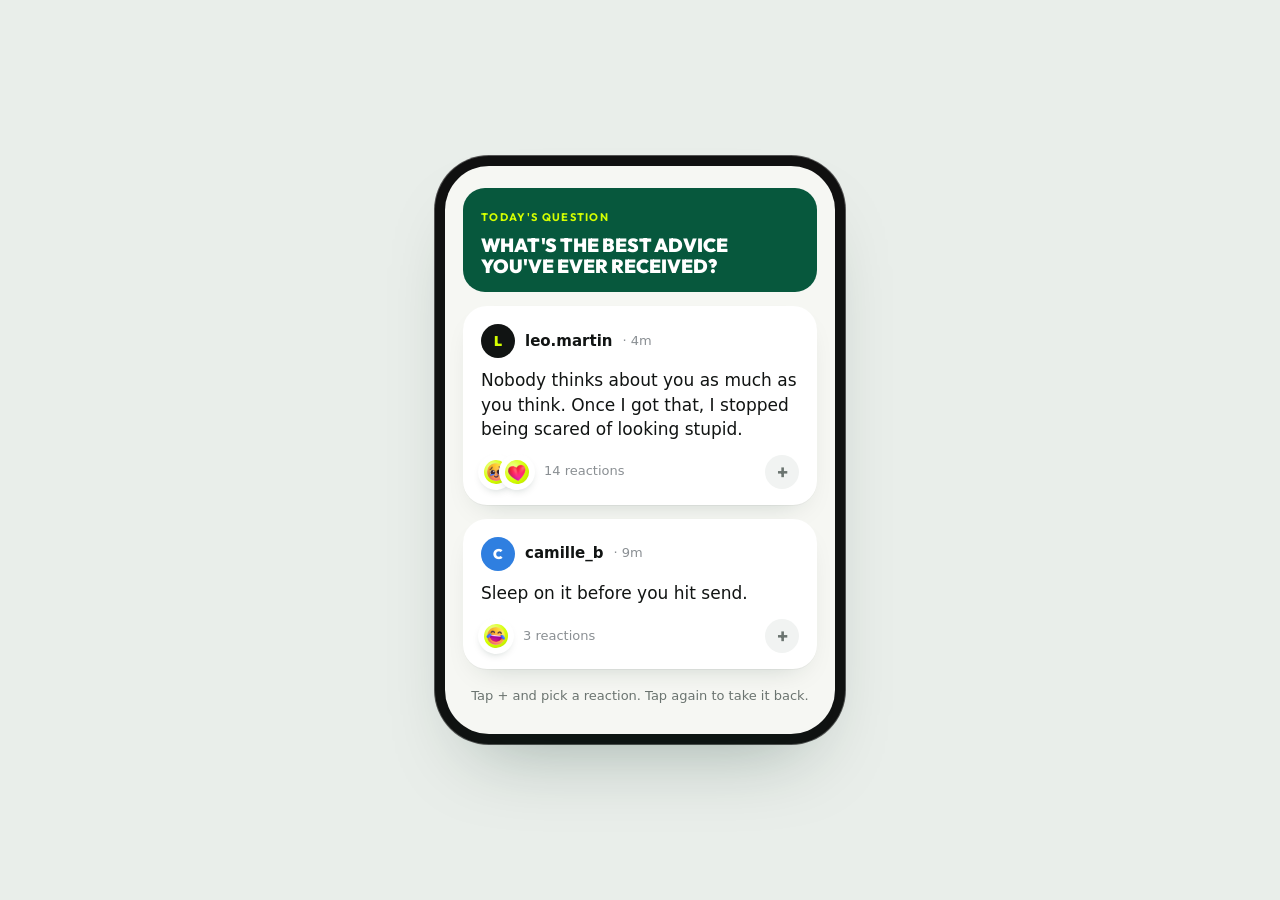
==== design/reactions/index.html @ 99c453a2 "Reactions concept: sticker reactions with a slap-on animation Love, Ha, Touched, Wow and the Quesly-" ====
<!doctype html>
<html lang="en">
<meta charset="utf-8">
<meta name="viewport" content="width=device-width, initial-scale=1">
<title>Quesly reactions</title>
<link href="https://fonts.googleapis.com/css2?family=Outfit:wght@700;900&display=swap" rel="stylesheet">
<style>
  :root { --green: #07583D; --lime: #D4FF00; --ink: #111413; --paper: #F6F7F3; }
  * { box-sizing: border-box; margin: 0; }
  body { min-height: 100vh; display: grid; place-items: center; padding: 40px 16px; background: #E9EEEA; color: var(--ink);
    font: 16px/1.45 -apple-system, "Segoe UI", system-ui, sans-serif; }
  .phone { width: min(390px, 100%); background: var(--paper); border-radius: 44px; padding: 22px 18px 28px;
    box-shadow: 0 40px 80px -30px rgba(2, 42, 30, .35), 0 0 0 10px #111, 0 0 0 11px #555; }
  .q { background: var(--green); color: #fff; border-radius: 22px; padding: 16px 18px; }
  .q small { font: 700 11px/1 Outfit; letter-spacing: .12em; color: var(--lime); text-transform: uppercase; }
  .q b { display: block; margin-top: 8px; font: 900 19px/1.08 Outfit; text-transform: uppercase; }
  .card { position: relative; background: #fff; border-radius: 24px; padding: 18px 18px 16px; margin-top: 14px;
    box-shadow: 0 1px 0 rgba(0, 0, 0, .04), 0 12px 30px -18px rgba(2, 42, 30, .25); }
  .who { display: flex; align-items: center; gap: 10px; font-weight: 700; font-size: 15px; }
  .who span { font-weight: 400; color: #8a8f93; font-size: 13px; }
  .av { width: 34px; height: 34px; border-radius: 50%; display: grid; place-items: center; font: 900 14px Outfit; }
  .text { margin-top: 10px; font-size: 17px; line-height: 1.42; }
  .foot { display: flex; align-items: center; gap: 12px; margin-top: 14px; min-height: 34px; }
  .stuck { display: flex; align-items: center; }
  .stuck { padding-right: 9px; }
  .stuck .st { margin-right: -9px; }
  .count { font-size: 13px; color: #8a8f93; }
  .react { margin-left: auto; width: 34px; height: 34px; border: 0; border-radius: 50%; background: #F1F3F2; cursor: pointer;
    font: 700 20px/1 Outfit; color: #6b7470; }

  /* Die-cut sticker: white rim, lime dot from the logo, a tilt of its own */
  .st { --s: 44px; width: var(--s); height: var(--s); flex: none; border-radius: 50%; display: grid; place-items: center; position: relative;
    background: #fff; box-shadow: 0 0 0 3px #fff, 0 4px 10px -2px rgba(2, 42, 30, .28), 0 1px 2px rgba(2, 42, 30, .18); rotate: var(--tilt, 0deg); }
  .st::before { content: ""; position: absolute; inset: 3px; border-radius: 50%; background: radial-gradient(circle at 35% 30%, #F1FF9A, var(--lime) 55%, #B5DA00); }
  .st img { position: relative; width: 64%; height: 64%; pointer-events: none; }
  .st.word { width: auto; height: calc(var(--s) * .78); padding: 0 calc(var(--s) * .27); border-radius: 999px; }
  .st.word::before { border-radius: 999px; background: var(--green); }
  .st.word b { position: relative; font: 900 calc(var(--s) * .36)/1 Outfit; color: var(--lime); letter-spacing: .02em; }
  .stuck .st { --s: 30px; }

  /* Picker */
  .picker { position: absolute; left: 12px; right: 12px; bottom: 58px; z-index: 5; display: flex; align-items: center; justify-content: space-between;
    padding: 10px 12px; border-radius: 999px; background: #fff; box-shadow: 0 18px 40px -16px rgba(2, 42, 30, .4), 0 0 0 1px rgba(17, 20, 19, .06);
    opacity: 0; transform: translateY(10px) scale(.9); pointer-events: none; transition: opacity .2s, transform .35s cubic-bezier(.34, 1.56, .64, 1); }
  .picker.open { opacity: 1; transform: none; pointer-events: auto; }
  .picker button { border: 0; background: none; padding: 0; cursor: pointer; }
  .picker .st { transition: transform .25s cubic-bezier(.34, 1.56, .64, 1); }
  .picker button:hover .st, .picker button:focus-visible .st { transform: translateY(-8px) scale(1.15); }
  .hint { margin-top: 18px; text-align: center; font-size: 13px; color: #6b7470; }

  /* The flying sticker that slaps onto the answer */
  .fly { position: fixed; z-index: 50; pointer-events: none; }
  @media (prefers-reduced-motion: reduce) { .picker, .picker .st { transition: none; } }
</style>

<div class="phone">
  <div class="q"><small>Today's question</small><b>What's the best advice you've ever received?</b></div>

  <article class="card" data-card>
    <div class="who"><div class="av" style="background:#111413;color:#D4FF00">L</div>leo.martin <span>· 4m</span></div>
    <p class="text">Nobody thinks about you as much as you think. Once I got that, I stopped being scared of looking stupid.</p>
    <div class="foot"><div class="stuck" data-stuck></div><span class="count" data-count></span>
      <button class="react" type="button" aria-label="React" data-open>+</button></div>
    <div class="picker" role="menu" data-picker></div>
  </article>

  <article class="card" data-card>
    <div class="who"><div class="av" style="background:#2F7FE0;color:#fff">C</div>camille_b <span>· 9m</span></div>
    <p class="text">Sleep on it before you hit send.</p>
    <div class="foot"><div class="stuck" data-stuck></div><span class="count" data-count></span>
      <button class="react" type="button" aria-label="React" data-open>+</button></div>
    <div class="picker" role="menu" data-picker></div>
  </article>

  <p class="hint">Tap + and pick a reaction. Tap again to take it back.</p>
</div>

<script>
  const IMG = "../../assets/img/emoji/";
  const REACTIONS = [
    { id: "love", label: "Love", img: "heart.png", tilt: -8 },
    { id: "ha", label: "Ha", img: "joy.png", tilt: 6 },
    { id: "touched", label: "Touched", img: "tears.png", tilt: -4 },
    { id: "wow", label: "Wow", img: "wow.png", tilt: 9 },
    { id: "same", label: "Same", word: "SAME", tilt: -6 },
  ];
  const sticker = (r) => r.word
    ? `<i class="st word" style="--tilt:${r.tilt}deg"><b>${r.word}</b></i>`
    : `<i class="st" style="--tilt:${r.tilt}deg"><img src="${IMG + r.img}" alt=""></i>`;
  const reduce = matchMedia("(prefers-reduced-motion: reduce)").matches;

  document.querySelectorAll("[data-card]").forEach((card, ci) => {
    const picker = card.querySelector("[data-picker]");
    const stuck = card.querySelector("[data-stuck]");
    const count = card.querySelector("[data-count]");
    const others = ci ? 3 : 14;
    let mine = null;

    picker.innerHTML = REACTIONS.map((r) => `<button type="button" role="menuitem" aria-label="${r.label}" data-r="${r.id}">${sticker(r)}</button>`).join("");
    const render = () => {
      const base = ci ? ["ha"] : ["touched", "love"];
      const ids = mine ? [...base.filter((b) => b !== mine), mine] : base;
      stuck.innerHTML = ids.map((id) => sticker(REACTIONS.find((r) => r.id === id))).join("");
      count.textContent = mine ? `You and ${others} others` : `${others} reactions`;
    };
    render();

    card.querySelector("[data-open]").addEventListener("click", () => picker.classList.toggle("open"));
    stuck.addEventListener("click", () => { if (mine) { mine = null; render(); } });

    picker.addEventListener("click", (e) => {
      const btn = e.target.closest("[data-r]");
      if (!btn) return;
      const r = REACTIONS.find((x) => x.id === btn.dataset.r);
      const from = btn.querySelector(".st").getBoundingClientRect();
      picker.classList.remove("open");
      mine = r.id;
      render();
      const target = stuck.lastElementChild;
      if (reduce) return;
      // Slap: the sticker leaves the picker, arcs over, lands with a squash and a little wobble.
      const to = target.getBoundingClientRect();
      target.style.visibility = "hidden";
      const fly = document.createElement("div");
      fly.className = "fly";
      fly.innerHTML = sticker(r);
      fly.firstElementChild.style.setProperty("--s", "44px");
      document.body.append(fly);
      fly.style.left = from.left + "px"; fly.style.top = from.top + "px";
      const dx = to.left + to.width / 2 - (from.left + from.width / 2);
      const dy = to.top + to.height / 2 - (from.top + from.height / 2);
      const k = to.width / from.width;
      fly.animate([
        { transform: "translate(0,0) scale(1.15) rotate(-14deg)" },
        { transform: `translate(${dx * .55}px, ${dy * .55 - 70}px) scale(1.6) rotate(8deg)`, offset: .5 },
        { transform: `translate(${dx}px, ${dy}px) scale(${k * 1.25}, ${k * .8}) rotate(${r.tilt}deg)`, offset: .82 },
        { transform: `translate(${dx}px, ${dy}px) scale(${k}) rotate(${r.tilt}deg)` },
      ], { duration: 560, easing: "cubic-bezier(.3,.7,.4,1)" }).finished.then(() => {
        fly.remove();
        target.style.visibility = "";
        target.animate([{ rotate: `${r.tilt - 10}deg` }, { rotate: `${r.tilt + 6}deg` }, { rotate: `${r.tilt}deg` }], { duration: 320, easing: "ease-out" });
        if (navigator.vibrate) navigator.vibrate(12);
      });
    });
  });
</script>
</html>
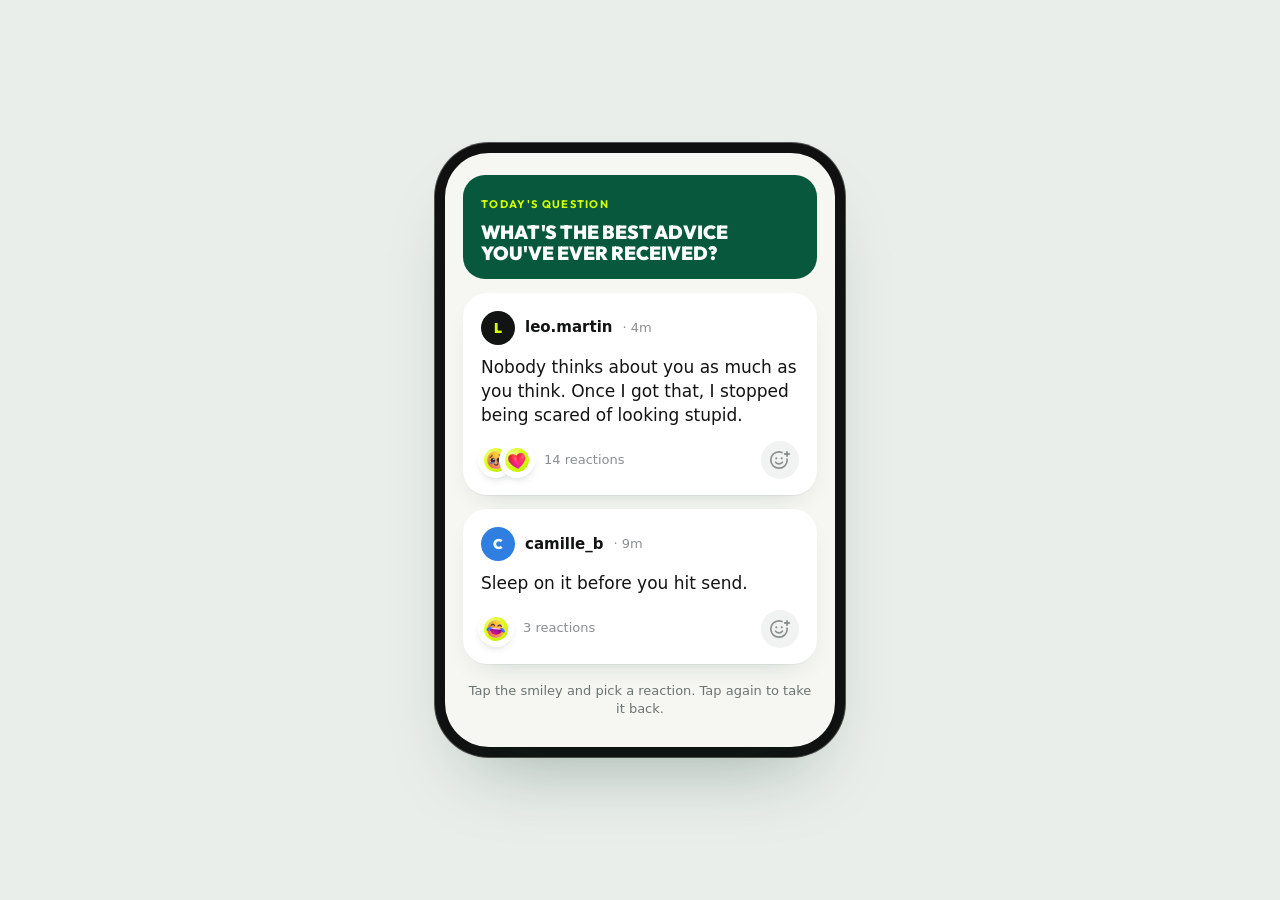
==== commit e5b9b292: "Reactions prototype: grey smiley-plus button instead of + Co-Authored-By: Claude Opus 5.5 <noreply@a" ====
--- a/design/reactions/index.html
+++ b/design/reactions/index.html
@@ -25,8 +25,12 @@
   .stuck { padding-right: 9px; }
   .stuck .st { margin-right: -9px; }
   .count { font-size: 13px; color: #8a8f93; }
-  .react { margin-left: auto; width: 34px; height: 34px; border: 0; border-radius: 50%; background: #F1F3F2; cursor: pointer;
-    font: 700 20px/1 Outfit; color: #6b7470; }
+  .react { margin-left: auto; width: 38px; height: 38px; display: grid; place-items: center; border: 0; border-radius: 50%; background: #F1F3F2; cursor: pointer; transition: background-color .2s, transform .25s cubic-bezier(.34, 1.56, .64, 1); }
+  .react:hover { background: #E6EAE8; transform: scale(1.08); }
+  .react svg { width: 24px; height: 24px; fill: none; stroke: #8A918E; stroke-width: 1.7; stroke-linecap: round; }
+  .react svg .f { fill: #8A918E; stroke: none; }
+  .react svg .badge { fill: #F1F3F2; stroke: none; }
+  .react svg .plus { stroke-width: 1.9; }
 
   /* Die-cut sticker: white rim, lime dot from the logo, a tilt of its own */
   .st { --s: 44px; width: var(--s); height: var(--s); flex: none; border-radius: 50%; display: grid; place-items: center; position: relative;
@@ -60,7 +64,7 @@
     <div class="who"><div class="av" style="background:#111413;color:#D4FF00">L</div>leo.martin <span>· 4m</span></div>
     <p class="text">Nobody thinks about you as much as you think. Once I got that, I stopped being scared of looking stupid.</p>
     <div class="foot"><div class="stuck" data-stuck></div><span class="count" data-count></span>
-      <button class="react" type="button" aria-label="React" data-open>+</button></div>
+      <button class="react" type="button" aria-label="Add a reaction" data-open><svg viewBox="0 0 24 24" aria-hidden="true"><circle cx="11" cy="12" r="8.2"/><circle cx="8.3" cy="10.3" r="1.1" class="f"/><circle cx="13.7" cy="10.3" r="1.1" class="f"/><path d="M7.6 14.2c1.8 2.3 5 2.3 6.8 0"/><circle cx="19" cy="6" r="4.6" class="badge"/><path d="M19 3.9v4.2M16.9 6h4.2" class="plus"/></svg></button></div>
     <div class="picker" role="menu" data-picker></div>
   </article>
 
@@ -68,11 +72,11 @@
     <div class="who"><div class="av" style="background:#2F7FE0;color:#fff">C</div>camille_b <span>· 9m</span></div>
     <p class="text">Sleep on it before you hit send.</p>
     <div class="foot"><div class="stuck" data-stuck></div><span class="count" data-count></span>
-      <button class="react" type="button" aria-label="React" data-open>+</button></div>
+      <button class="react" type="button" aria-label="Add a reaction" data-open><svg viewBox="0 0 24 24" aria-hidden="true"><circle cx="11" cy="12" r="8.2"/><circle cx="8.3" cy="10.3" r="1.1" class="f"/><circle cx="13.7" cy="10.3" r="1.1" class="f"/><path d="M7.6 14.2c1.8 2.3 5 2.3 6.8 0"/><circle cx="19" cy="6" r="4.6" class="badge"/><path d="M19 3.9v4.2M16.9 6h4.2" class="plus"/></svg></button></div>
     <div class="picker" role="menu" data-picker></div>
   </article>
 
-  <p class="hint">Tap + and pick a reaction. Tap again to take it back.</p>
+  <p class="hint">Tap the smiley and pick a reaction. Tap again to take it back.</p>
 </div>
 
 <script>
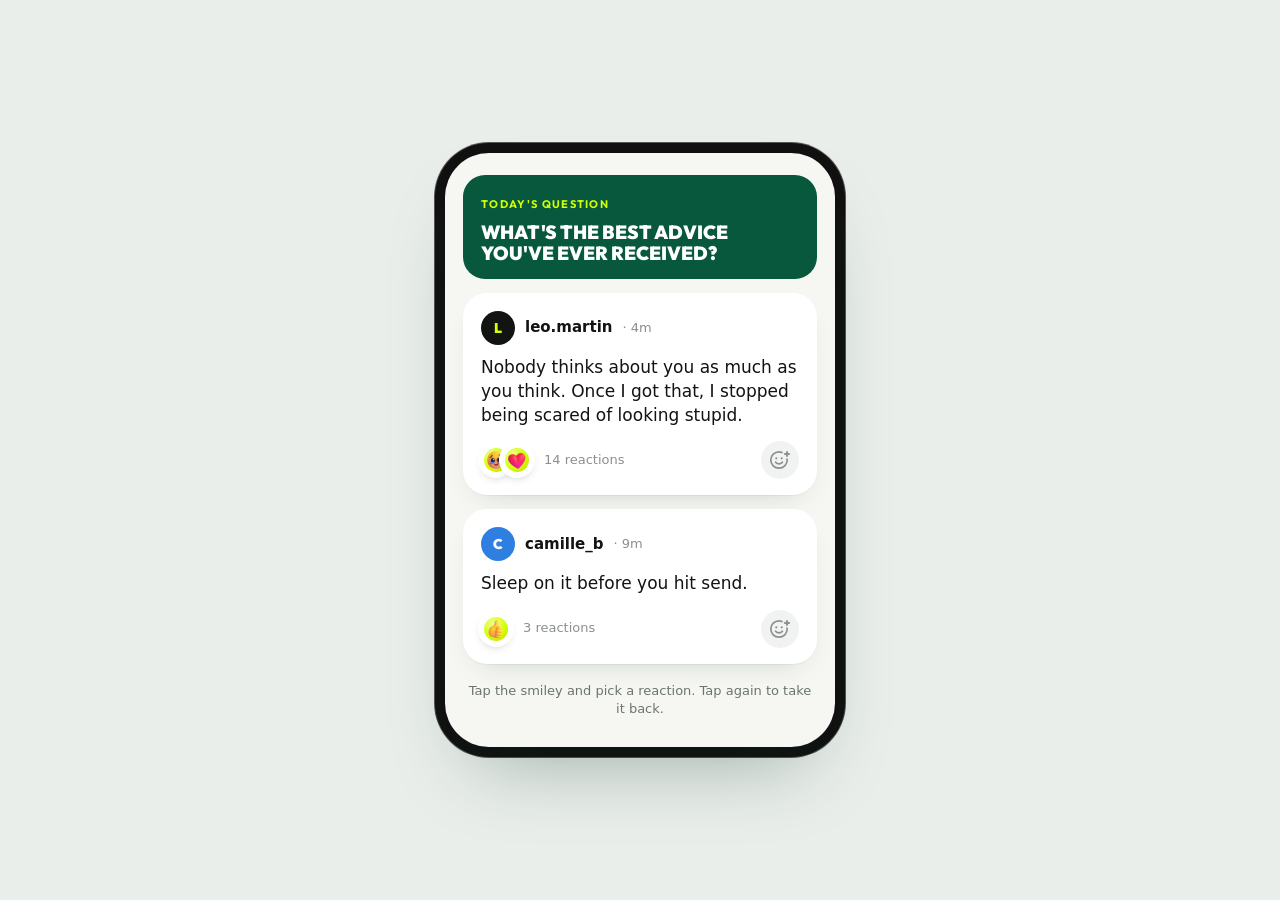
==== commit 2fce47af: "Six reactions: red heart, green heart, adore, touched, thumbs up, SAME Site, reactions prototype and" ====
--- a/design/reactions/index.html
+++ b/design/reactions/index.html
@@ -83,9 +83,10 @@
   const IMG = "../../assets/img/emoji/";
   const REACTIONS = [
     { id: "love", label: "Love", img: "heart.png", tilt: -8 },
-    { id: "ha", label: "Ha", img: "joy.png", tilt: 6 },
+    { id: "green", label: "Green heart", img: "green-heart.png", tilt: 7 },
+    { id: "adore", label: "Adore", img: "hearts.png", tilt: -5 },
     { id: "touched", label: "Touched", img: "tears.png", tilt: -4 },
-    { id: "wow", label: "Wow", img: "wow.png", tilt: 9 },
+    { id: "like", label: "Like", img: "thumbs.png", tilt: 9 },
     { id: "same", label: "Same", word: "SAME", tilt: -6 },
   ];
   const sticker = (r) => r.word
@@ -102,7 +103,7 @@
 
     picker.innerHTML = REACTIONS.map((r) => `<button type="button" role="menuitem" aria-label="${r.label}" data-r="${r.id}">${sticker(r)}</button>`).join("");
     const render = () => {
-      const base = ci ? ["ha"] : ["touched", "love"];
+      const base = ci ? ["like"] : ["touched", "love"];
       const ids = mine ? [...base.filter((b) => b !== mine), mine] : base;
       stuck.innerHTML = ids.map((id) => sticker(REACTIONS.find((r) => r.id === id))).join("");
       count.textContent = mine ? `You and ${others} others` : `${others} reactions`;
